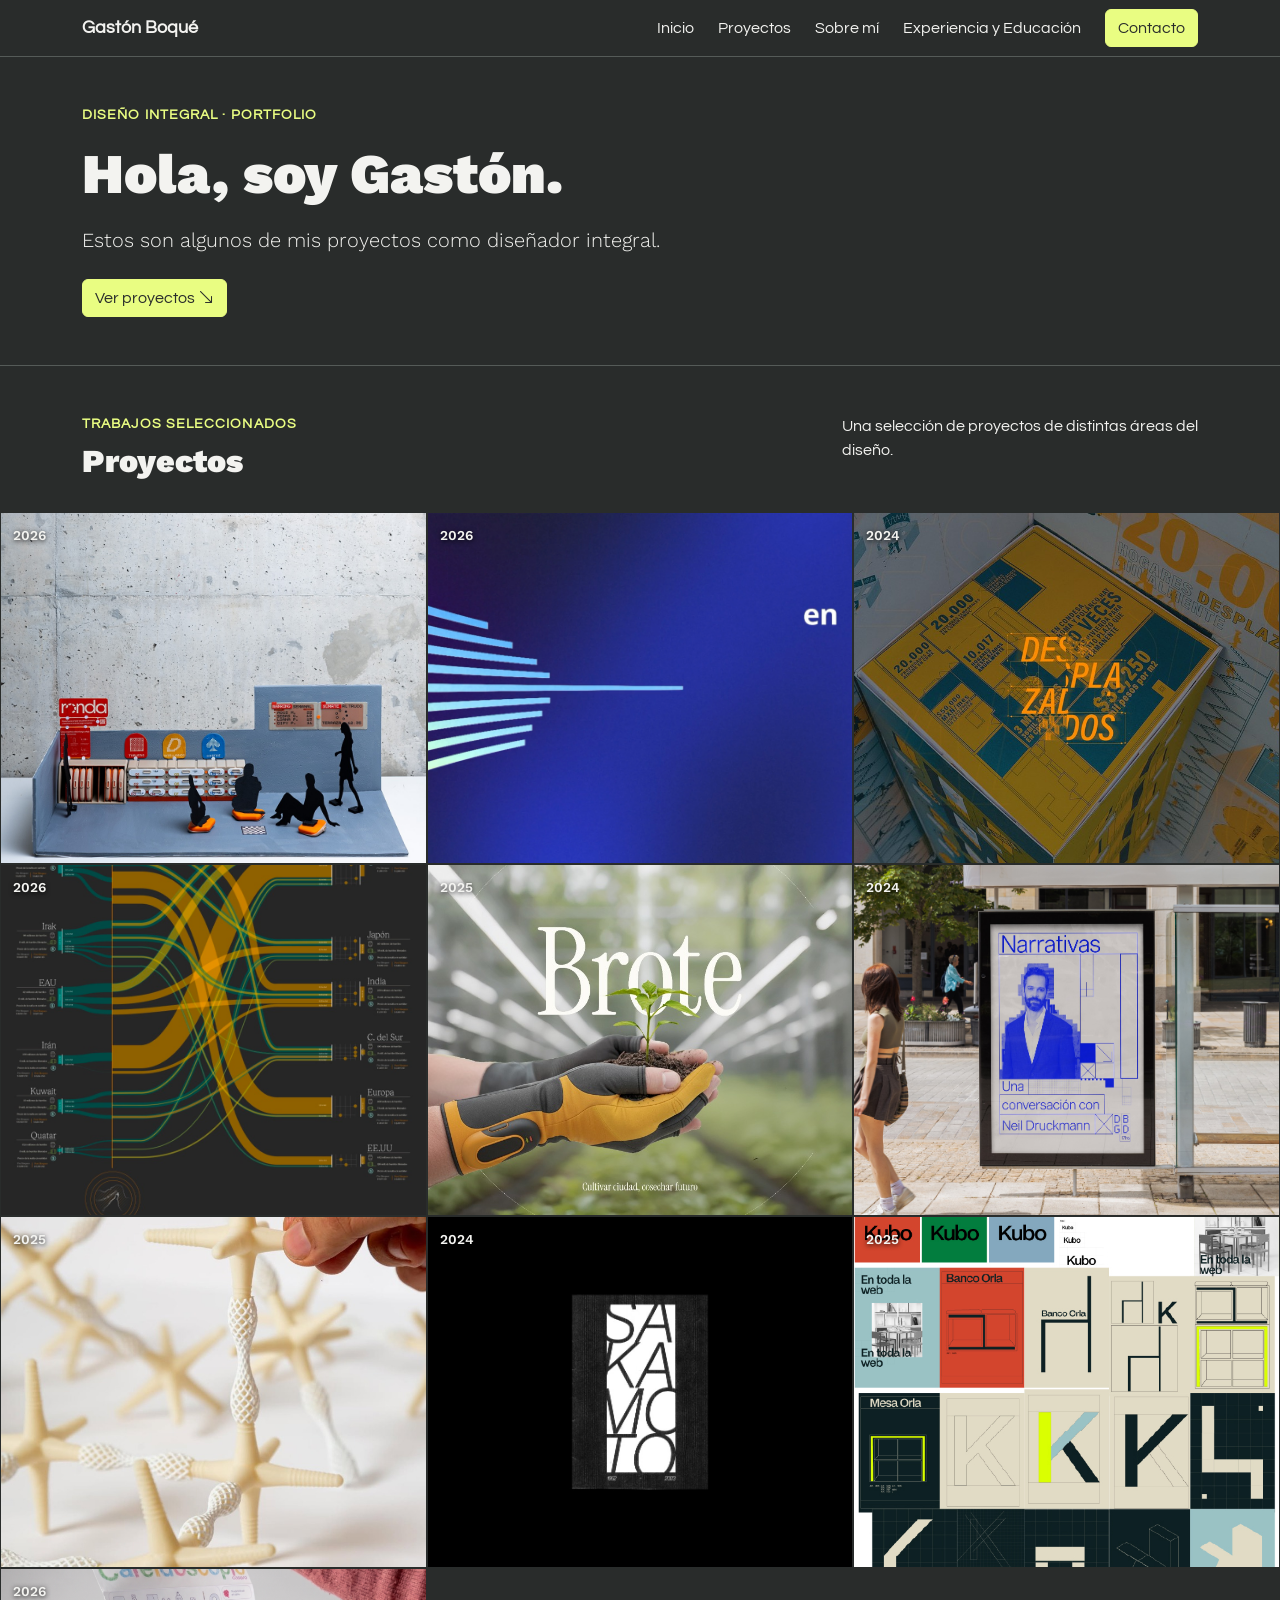
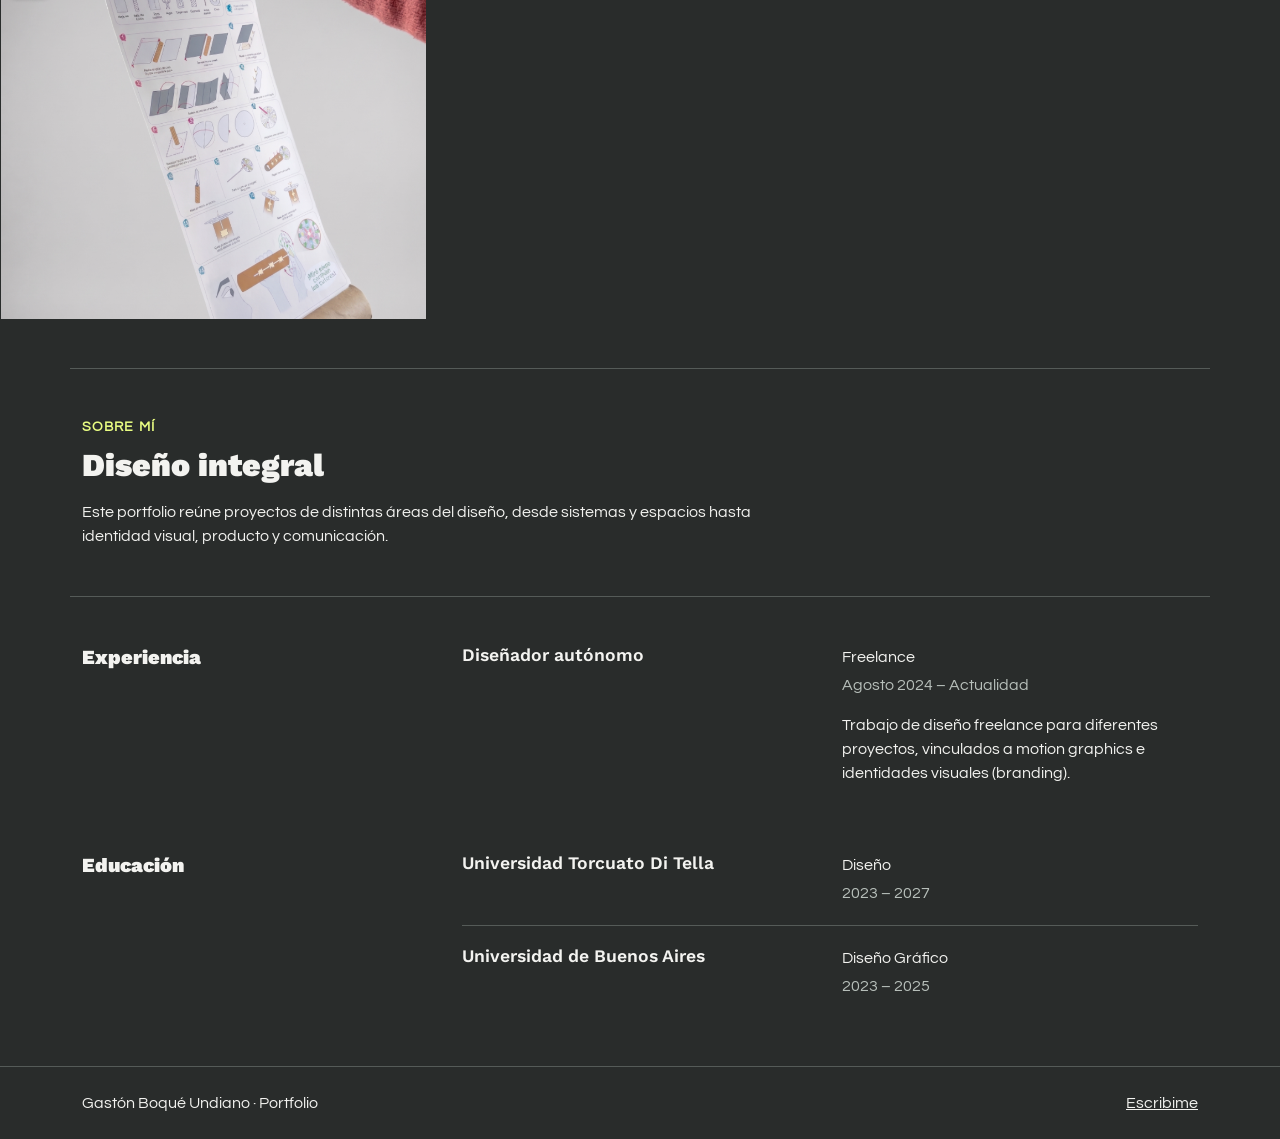
==== index.html @ 8e8e7c5c "Segunda version" ====
<!doctype html>
<html lang="es">
  <head>
    <meta charset="UTF-8" />
    <meta name="viewport" content="width=device-width, initial-scale=1.0" />
    <title>Portfolio de Gastón Boqué Undiano</title>

    <link
      rel="stylesheet"
      href="https://cdn.jsdelivr.net/npm/bootstrap@5.3.8/dist/css/bootstrap.min.css"
    />
    <link
      rel="stylesheet"
      href="https://cdn.jsdelivr.net/npm/bootstrap-icons@1.13.2/font/bootstrap-icons.min.css"
    />
    <link rel="stylesheet" href="css/estilos.css" />
  </head>

  <body>
    <nav class="navbar navbar-expand-lg border-bottom">
      <div class="container">
        <a class="navbar-brand fw-bold" href="#inicio">Gastón Boqué</a>

        <button
          class="navbar-toggler"
          type="button"
          data-bs-toggle="collapse"
          data-bs-target="#menu-principal"
          aria-controls="menu-principal"
          aria-expanded="false"
          aria-label="Abrir menú de navegación"
        >
          <span class="navbar-toggler-icon"></span>
        </button>

        <div class="collapse navbar-collapse" id="menu-principal">
          <ul class="navbar-nav ms-auto align-items-lg-center gap-lg-2">
            <li class="nav-item">
              <a class="nav-link" href="#inicio">Inicio</a>
            </li>
            <li class="nav-item">
              <a class="nav-link" href="#proyectos">Proyectos</a>
            </li>
            <li class="nav-item">
              <a class="nav-link" href="#sobre-mi">Sobre mí</a>
            </li>
            <li class="nav-item">
              <a class="nav-link" href="#experiencia">Experiencia y Educación</a>
            </li>
            <li class="nav-item">
              <button
                class="btn btn-dark ms-lg-2"
                type="button"
                data-bs-toggle="modal"
                data-bs-target="#modal-contacto"
              >
                Contacto
              </button>
            </li>
          </ul>
        </div>
      </div>
    </nav>

    <header id="inicio" class="encabezado-principal border-bottom">
      <div class="container py-5">
        <p class="etiqueta mb-3">Diseño integral · Portfolio</p>
        <h1 class="titulo-principal mb-3">Hola, soy Gastón.</h1>
        <p class="lead bajada mb-4">
          Estos son algunos de mis proyectos como diseñador integral.
        </p>
        <a class="btn btn-dark" href="#proyectos">
          Ver proyectos
          <i class="bi bi-arrow-down-right" aria-hidden="true"></i>
        </a>
      </div>
    </header>

    <main class="py-5">
      <section id="proyectos" class="mb-5" aria-labelledby="titulo-proyectos">
        <div class="container">
          <div class="row mb-4">
            <div class="col-12 col-lg-8">
              <p class="etiqueta mb-2">Trabajos seleccionados</p>
              <h2 id="titulo-proyectos" class="titulo-seccion">Proyectos</h2>
            </div>
            <div class="col-12 col-lg-4">
              <p class="mb-0">
                Una selección de proyectos de distintas áreas del diseño.
              </p>
            </div>
          </div>
        </div>
        <div class="container-fluid px-0">
          <div
            id="contenedor-proyectos"
            class="row row-cols-1 row-cols-md-2 row-cols-lg-3 g-0"
          ></div>
        </div>
      </section>

      <section id="sobre-mi" class="container sobre-mi border-top pt-5">
        <div class="row">
          <div class="col-12 col-lg-8">
            <p class="etiqueta mb-2">Sobre mí</p>
            <h2 class="titulo-seccion mb-3">Diseño integral</h2>
            <p class="mb-0">
              Este portfolio reúne proyectos de distintas áreas del diseño,
              desde sistemas y espacios hasta identidad visual, producto y
              comunicación.
            </p>
          </div>
        </div>
      </section>

      <section
        id="experiencia"
        class="container experiencia-educacion border-top pt-5 mt-5"
        aria-labelledby="titulo-experiencia"
      >
        <div class="fila-cv">
          <h2 id="titulo-experiencia" class="titulo-seccion titulo-cv">
            Experiencia
          </h2>
          <div class="entradas-cv">
            <article class="entrada-cv">
              <h3 class="nombre-cv">Diseñador autónomo</h3>
              <div class="detalle-cv">
                <p class="mb-1">Freelance</p>
                <p class="fechas-cv mb-3">Agosto 2024 – Actualidad</p>
                <p class="mb-0">
                  Trabajo de diseño freelance para diferentes proyectos,
                  vinculados a motion graphics e identidades visuales
                  (branding).
                </p>
              </div>
            </article>
          </div>
        </div>

        <div class="fila-cv">
          <h2 class="titulo-seccion titulo-cv">Educación</h2>
          <div class="entradas-cv">
            <article class="entrada-cv">
              <h3 class="nombre-cv">Universidad Torcuato Di Tella</h3>
              <div class="detalle-cv">
                <p class="mb-1">Diseño</p>
                <p class="fechas-cv mb-0">2023 – 2027</p>
              </div>
            </article>
            <article class="entrada-cv">
              <h3 class="nombre-cv">Universidad de Buenos Aires</h3>
              <div class="detalle-cv">
                <p class="mb-1">Diseño Gráfico</p>
                <p class="fechas-cv mb-0">2023 – 2025</p>
              </div>
            </article>
          </div>
        </div>
      </section>
    </main>

    <footer class="border-top py-4">
      <div class="container d-flex flex-column flex-sm-row justify-content-between gap-2">
        <p class="mb-0">Gastón Boqué Undiano · Portfolio</p>
        <button
          class="boton-contacto-footer"
          type="button"
          data-bs-toggle="modal"
          data-bs-target="#modal-contacto"
        >
          Escribime
        </button>
      </div>
    </footer>

    <div
      class="modal fade"
      id="modal-contacto"
      tabindex="-1"
      aria-labelledby="titulo-modal-contacto"
      aria-hidden="true"
    >
      <div class="modal-dialog modal-dialog-centered">
        <div class="modal-content">
          <div class="modal-header">
            <h2 class="modal-title fs-5" id="titulo-modal-contacto">Contacto</h2>
            <button
              type="button"
              class="btn-close"
              data-bs-dismiss="modal"
              aria-label="Cerrar"
            ></button>
          </div>
          <div class="modal-body">
            <form
              id="formulario-contacto"
              action="https://api.web3forms.com/submit"
              method="POST"
              class="needs-validation"
              novalidate
            >
              <input
                type="hidden"
                name="access_key"
                value="a5aa3f31-55c7-4923-b06c-0503b67e9f59"
              />

              <div class="mb-3">
                <label for="nombre" class="form-label">Nombre</label>
                <input
                  type="text"
                  class="form-control"
                  id="nombre"
                  name="name"
                  required
                />
                <div class="invalid-feedback">Completá tu nombre.</div>
              </div>

              <div class="mb-3">
                <label for="email" class="form-label">Email</label>
                <input
                  type="email"
                  class="form-control"
                  id="email"
                  name="email"
                  required
                />
                <div class="invalid-feedback">Ingresá un email válido.</div>
              </div>

              <div class="mb-3">
                <label for="mensaje" class="form-label">Mensaje</label>
                <textarea
                  class="form-control"
                  id="mensaje"
                  name="message"
                  rows="4"
                  required
                ></textarea>
                <div class="invalid-feedback">Escribí un mensaje.</div>
              </div>

              <button type="submit" class="btn btn-dark">Enviar mensaje</button>
              <div
                id="mensaje-formulario"
                class="d-none mt-3"
                role="status"
                aria-live="polite"
              ></div>
            </form>
          </div>
        </div>
      </div>
    </div>

    <script src="https://cdn.jsdelivr.net/npm/bootstrap@5.3.8/dist/js/bootstrap.bundle.min.js"></script>
    <script src="js/code.js"></script>
  </body>
</html>
---- css/estilos.css ----
@import url('https://fonts.googleapis.com/css2?family=Questrial&family=Work+Sans:wght@300..900&display=swap');

:root {
  --color-fondo: #292c2b;
  --color-texto: #f3f3f0;
  --color-acento: #e9fd82;
  --color-acento-claro: var(--color-acento);
  --color-superficie: #343837;
  --color-borde: #555b58;
  --bs-border-color: var(--color-borde);
}

html {
  font-size: 16px;
}

/* Estos son los colores generales de la página */
body {
  color: var(--color-texto);
  background-color: var(--color-fondo);
  font-family: "Questrial", sans-serif;
}

.navbar {
  background-color: var(--color-fondo);
}

.navbar .nav-link {
  color: var(--color-texto);
}

.navbar .nav-link:hover,
.navbar .nav-link:focus {
  color: var(--color-acento-claro);
}

.navbar-toggler {
  border-color: var(--color-borde);
}

.navbar-toggler-icon {
  filter: invert(1);
}

.navbar-brand {
  color: var(--color-texto);
  font-family: "Questrial", sans-serif;
  font-size: 1.1rem;
}

.encabezado-principal {
  background-color: var(--color-fondo);
}

.titulo-principal,
.titulo-seccion,
.modal-title {
  font-family: "Work Sans", sans-serif;
  font-weight: 900;
}

.titulo-principal {
  font-size: 3.5rem;
}

.bajada {
  font-family: "Work Sans", sans-serif;
  max-width: 42rem;
}

.etiqueta {
  color: var(--color-acento-claro);
  font-size: 0.85rem;
  font-weight: 700;
  letter-spacing: 0.08em;
  text-transform: uppercase;
}

.tarjeta-proyecto {
  height: 22rem;
  overflow: hidden;
  background-color: transparent;
  border-color: transparent !important;
}

#contenedor-proyectos {
  background-color: var(--color-fondo);
}

.enlace-tarjeta {
  position: relative;
  display: block;
  height: 100%;
  overflow: hidden;
  color: var(--color-texto);
  text-decoration: none;
}

.anio-proyecto {
  position: absolute;
  top: 0.75rem;
  left: 0.75rem;
  z-index: 1;
  display: inline-block;
  color: var(--color-texto);
  font-family: "Work Sans", sans-serif;
  font-size: 0.85rem;
  font-weight: 600;
  text-shadow: 0 1px 5px rgba(0, 0, 0, 0.9);
}

.imagen-tarjeta {
  width: 100%;
  height: 100%;
}

.imagen-tarjeta img {
  display: block;
  width: 100%;
  height: 100%;
  object-fit: cover;
}

.imagen-tarjeta .imagen-pendiente {
  width: 100%;
  height: 100%;
  min-height: 0;
  border: 0;
}

.informacion-tarjeta {
  position: absolute;
  top: 0;
  right: 0;
  bottom: 0;
  left: 0;
  display: flex;
  align-items: flex-end;
  background: linear-gradient(
    to top,
    rgba(41, 44, 43, 0.96),
    rgba(41, 44, 43, 0.72) 48%,
    transparent
  );
  opacity: 0;
  transition: opacity 0.25s ease;
}

.texto-tarjeta {
  width: 100%;
  padding: 1rem;
  color: var(--color-texto);
}

.tarjeta-proyecto:hover .informacion-tarjeta,
.enlace-tarjeta:focus .informacion-tarjeta {
  opacity: 1;
}

.enlace-tarjeta:focus {
  outline: 0.2rem solid var(--color-acento);
  outline-offset: -0.2rem;
}

.imagen-proyecto {
  display: block;
  width: 100%;
  height: auto;
  border-radius: 0.375rem;
}

.proyecto-imagen {
  background-color: var(--color-superficie);
}

.imagen-proyecto-destacada {
  display: block;
  width: 100%;
  height: auto;
}

.proyecto-principal .imagen-pendiente {
  height: 100%;
  min-height: 32rem;
  border: 0;
}

.proyecto-detalles {
  background-color: var(--color-superficie);
}

.proyecto-detalles .titulo-principal {
  font-size: 2.5rem;
}

.contenido-tarjeta {
  width: 100%;
}

.numero-proyecto {
  color: var(--color-acento-claro);
  font-size: 0.9rem;
  font-weight: 700;
}

.enlace-proyecto {
  color: var(--color-acento-claro);
  font-size: 0.85rem;
  font-weight: 700;
  text-decoration: none;
  text-transform: uppercase;
  transition: color 0.25s ease;
}

.enlace-proyecto:hover {
  color: var(--color-texto);
}

.imagen-pendiente {
  display: flex;
  min-height: 14rem;
  align-items: center;
  justify-content: center;
  color: var(--color-texto);
  background-color: var(--color-superficie);
  border: 1px dashed var(--color-borde);
}

.btn-dark {
  color: var(--color-fondo);
  background-color: var(--color-acento);
  border-color: var(--color-acento);
}

.btn-dark:hover {
  color: var(--color-texto);
  background-color: var(--color-superficie);
  border-color: var(--color-acento);
}

.boton-contacto-footer {
  padding: 0;
  color: var(--color-texto);
  background: none;
  border: 0;
  text-align: left;
  text-decoration: underline;
  transition: color 0.25s ease;
}

.boton-contacto-footer:hover {
  color: var(--color-acento-claro);
}

.modal-content {
  color: var(--color-texto);
  background-color: var(--color-superficie);
}

.btn-close {
  filter: invert(1);
}

.form-control {
  color: var(--color-texto);
  background-color: var(--color-fondo);
  border-color: var(--color-borde);
}

.form-control:focus {
  color: var(--color-texto);
  background-color: var(--color-fondo);
  border-color: var(--color-acento-claro);
}

.experiencia-educacion {
  display: flex;
  flex-direction: column;
  gap: 3rem;
}

.fila-cv {
  display: grid;
  grid-template-columns: repeat(3, minmax(0, 1fr));
  gap: 1.5rem;
}

.titulo-cv {
  font-size: 1.25rem;
}

.entradas-cv {
  grid-column: span 2;
}

.entrada-cv {
  display: grid;
  grid-template-columns: repeat(2, minmax(0, 1fr));
  gap: 1.5rem;
  padding: 1.25rem 0;
  border-top: 1px solid var(--color-borde);
}

.entrada-cv:first-child {
  padding-top: 0;
  border-top: 0;
}

.nombre-cv {
  margin: 0;
  font-family: "Work Sans", sans-serif;
  font-size: 1.1rem;
  font-weight: 600;
}

.fechas-cv {
  color: #b7bfba;
}

@media (max-width: 991.98px) {
  .proyecto-detalles .titulo-principal {
    font-size: 2rem;
  }

  .proyecto-principal .imagen-pendiente {
    min-height: 20rem;
  }

  .fila-cv {
    grid-template-columns: 1fr 2fr;
  }
}

@media (max-width: 767.98px) {
  .fila-cv {
    grid-template-columns: 1fr;
    gap: 0.75rem;
  }

  .entradas-cv {
    grid-column: auto;
  }

  .entrada-cv {
    grid-template-columns: 1fr;
    gap: 0.5rem;
  }
}
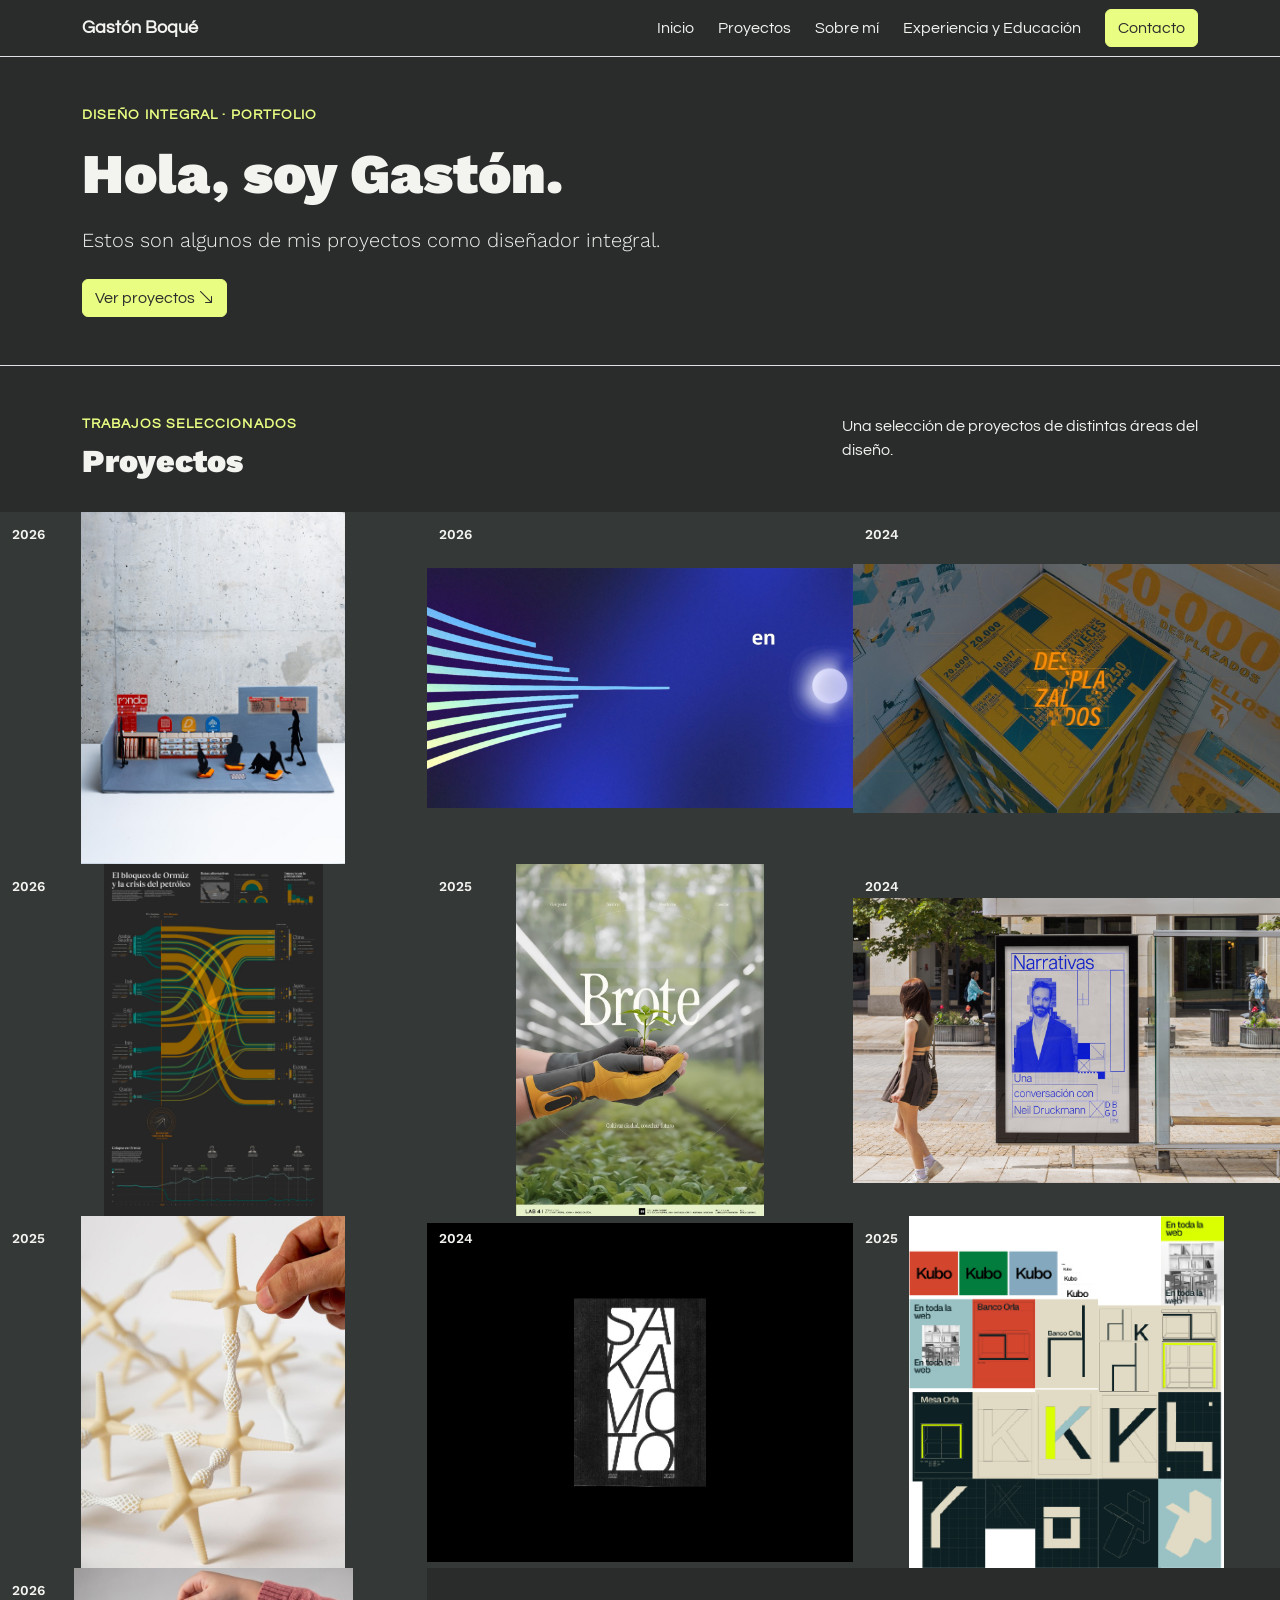
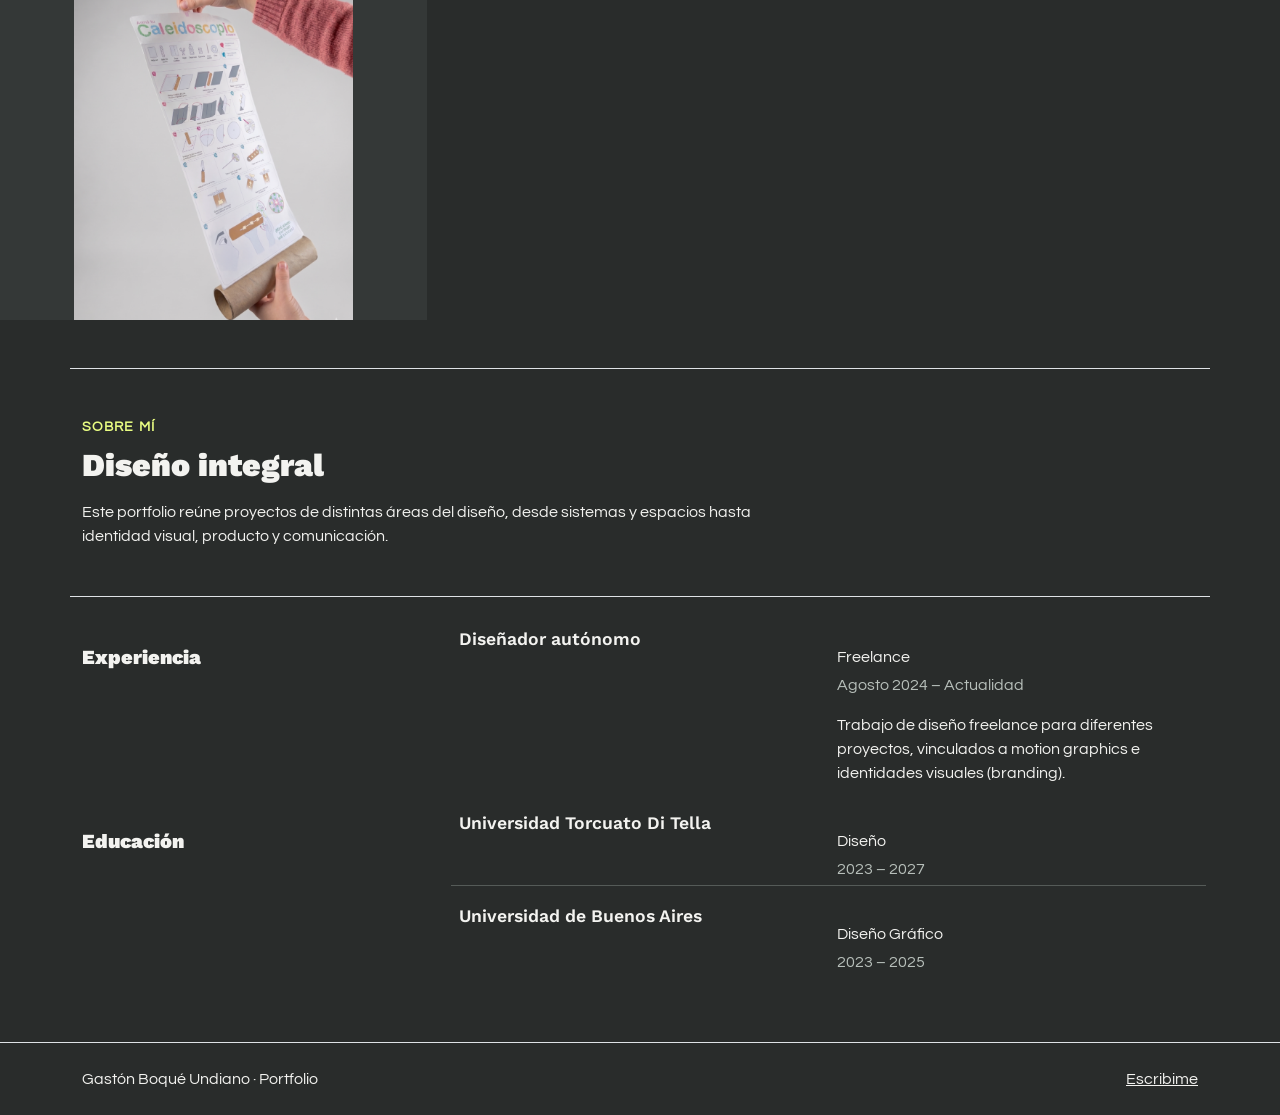
==== commit 34df601d: "tercera version" ====
--- a/index.html
+++ b/index.html
@@ -17,7 +17,7 @@
   </head>
 
   <body>
-    <nav class="navbar navbar-expand-lg border-bottom">
+    <nav class="navbar navbar-expand-lg navbar-dark border-bottom">
       <div class="container">
         <a class="navbar-brand fw-bold" href="#inicio">Gastón Boqué</a>
 
@@ -115,17 +115,17 @@
 
       <section
         id="experiencia"
-        class="container experiencia-educacion border-top pt-5 mt-5"
+        class="container experiencia-educacion border-top pt-5 mt-5 d-flex flex-column gap-4"
         aria-labelledby="titulo-experiencia"
       >
-        <div class="fila-cv">
-          <h2 id="titulo-experiencia" class="titulo-seccion titulo-cv">
+        <div class="fila-cv row g-3">
+          <h2 id="titulo-experiencia" class="titulo-seccion titulo-cv col-12 col-md-4">
             Experiencia
           </h2>
-          <div class="entradas-cv">
-            <article class="entrada-cv">
-              <h3 class="nombre-cv">Diseñador autónomo</h3>
-              <div class="detalle-cv">
+          <div class="entradas-cv col-12 col-md-8">
+            <article class="entrada-cv row g-3">
+              <h3 class="nombre-cv col-12 col-md-6">Diseñador autónomo</h3>
+              <div class="detalle-cv col-12 col-md-6">
                 <p class="mb-1">Freelance</p>
                 <p class="fechas-cv mb-3">Agosto 2024 – Actualidad</p>
                 <p class="mb-0">
@@ -138,19 +138,19 @@
           </div>
         </div>
 
-        <div class="fila-cv">
-          <h2 class="titulo-seccion titulo-cv">Educación</h2>
-          <div class="entradas-cv">
-            <article class="entrada-cv">
-              <h3 class="nombre-cv">Universidad Torcuato Di Tella</h3>
-              <div class="detalle-cv">
+        <div class="fila-cv row g-3">
+          <h2 class="titulo-seccion titulo-cv col-12 col-md-4">Educación</h2>
+          <div class="entradas-cv col-12 col-md-8">
+            <article class="entrada-cv row g-3">
+              <h3 class="nombre-cv col-12 col-md-6">Universidad Torcuato Di Tella</h3>
+              <div class="detalle-cv col-12 col-md-6">
                 <p class="mb-1">Diseño</p>
                 <p class="fechas-cv mb-0">2023 – 2027</p>
               </div>
             </article>
-            <article class="entrada-cv">
-              <h3 class="nombre-cv">Universidad de Buenos Aires</h3>
-              <div class="detalle-cv">
+            <article class="entrada-cv row g-3">
+              <h3 class="nombre-cv col-12 col-md-6">Universidad de Buenos Aires</h3>
+              <div class="detalle-cv col-12 col-md-6">
                 <p class="mb-1">Diseño Gráfico</p>
                 <p class="fechas-cv mb-0">2023 – 2025</p>
               </div>
@@ -187,10 +187,11 @@
             <h2 class="modal-title fs-5" id="titulo-modal-contacto">Contacto</h2>
             <button
               type="button"
-              class="btn-close"
+              class="btn btn-dark"
               data-bs-dismiss="modal"
-              aria-label="Cerrar"
-            ></button>
+            >
+              Cerrar
+            </button>
           </div>
           <div class="modal-body">
             <form
--- a/css/estilos.css
+++ b/css/estilos.css
@@ -7,7 +7,6 @@
   --color-acento-claro: var(--color-acento);
   --color-superficie: #343837;
   --color-borde: #555b58;
-  --bs-border-color: var(--color-borde);
 }
 
 html {
@@ -36,10 +35,6 @@
 
 .navbar-toggler {
   border-color: var(--color-borde);
-}
-
-.navbar-toggler-icon {
-  filter: invert(1);
 }
 
 .navbar-brand {
@@ -78,9 +73,7 @@
 
 .tarjeta-proyecto {
   height: 22rem;
-  overflow: hidden;
-  background-color: transparent;
-  border-color: transparent !important;
+  background-color: var(--color-superficie);
 }
 
 #contenedor-proyectos {
@@ -91,7 +84,6 @@
   position: relative;
   display: block;
   height: 100%;
-  overflow: hidden;
   color: var(--color-texto);
   text-decoration: none;
 }
@@ -100,25 +92,28 @@
   position: absolute;
   top: 0.75rem;
   left: 0.75rem;
-  z-index: 1;
   display: inline-block;
   color: var(--color-texto);
   font-family: "Work Sans", sans-serif;
   font-size: 0.85rem;
   font-weight: 600;
-  text-shadow: 0 1px 5px rgba(0, 0, 0, 0.9);
 }
 
 .imagen-tarjeta {
+  display: flex;
+  align-items: center;
+  justify-content: center;
   width: 100%;
   height: 100%;
 }
 
 .imagen-tarjeta img {
   display: block;
-  width: 100%;
-  height: 100%;
-  object-fit: cover;
+  max-width: 100%;
+  max-height: 100%;
+  width: auto;
+  height: auto;
+}ject-fit: cover;
 }
 
 .imagen-tarjeta .imagen-pendiente {
@@ -159,7 +154,6 @@
 
 .enlace-tarjeta:focus {
   outline: 0.2rem solid var(--color-acento);
-  outline-offset: -0.2rem;
 }
 
 .imagen-proyecto {
@@ -257,10 +251,6 @@
   background-color: var(--color-superficie);
 }
 
-.btn-close {
-  filter: invert(1);
-}
-
 .form-control {
   color: var(--color-texto);
   background-color: var(--color-fondo);
@@ -271,32 +261,13 @@
   color: var(--color-texto);
   background-color: var(--color-fondo);
   border-color: var(--color-acento-claro);
-}
-
-.experiencia-educacion {
-  display: flex;
-  flex-direction: column;
-  gap: 3rem;
-}
-
-.fila-cv {
-  display: grid;
-  grid-template-columns: repeat(3, minmax(0, 1fr));
-  gap: 1.5rem;
 }
 
 .titulo-cv {
   font-size: 1.25rem;
 }
 
-.entradas-cv {
-  grid-column: span 2;
-}
-
 .entrada-cv {
-  display: grid;
-  grid-template-columns: repeat(2, minmax(0, 1fr));
-  gap: 1.5rem;
   padding: 1.25rem 0;
   border-top: 1px solid var(--color-borde);
 }
@@ -326,23 +297,4 @@
     min-height: 20rem;
   }
 
-  .fila-cv {
-    grid-template-columns: 1fr 2fr;
-  }
-}
-
-@media (max-width: 767.98px) {
-  .fila-cv {
-    grid-template-columns: 1fr;
-    gap: 0.75rem;
-  }
-
-  .entradas-cv {
-    grid-column: auto;
-  }
-
-  .entrada-cv {
-    grid-template-columns: 1fr;
-    gap: 0.5rem;
-  }
-}
+}
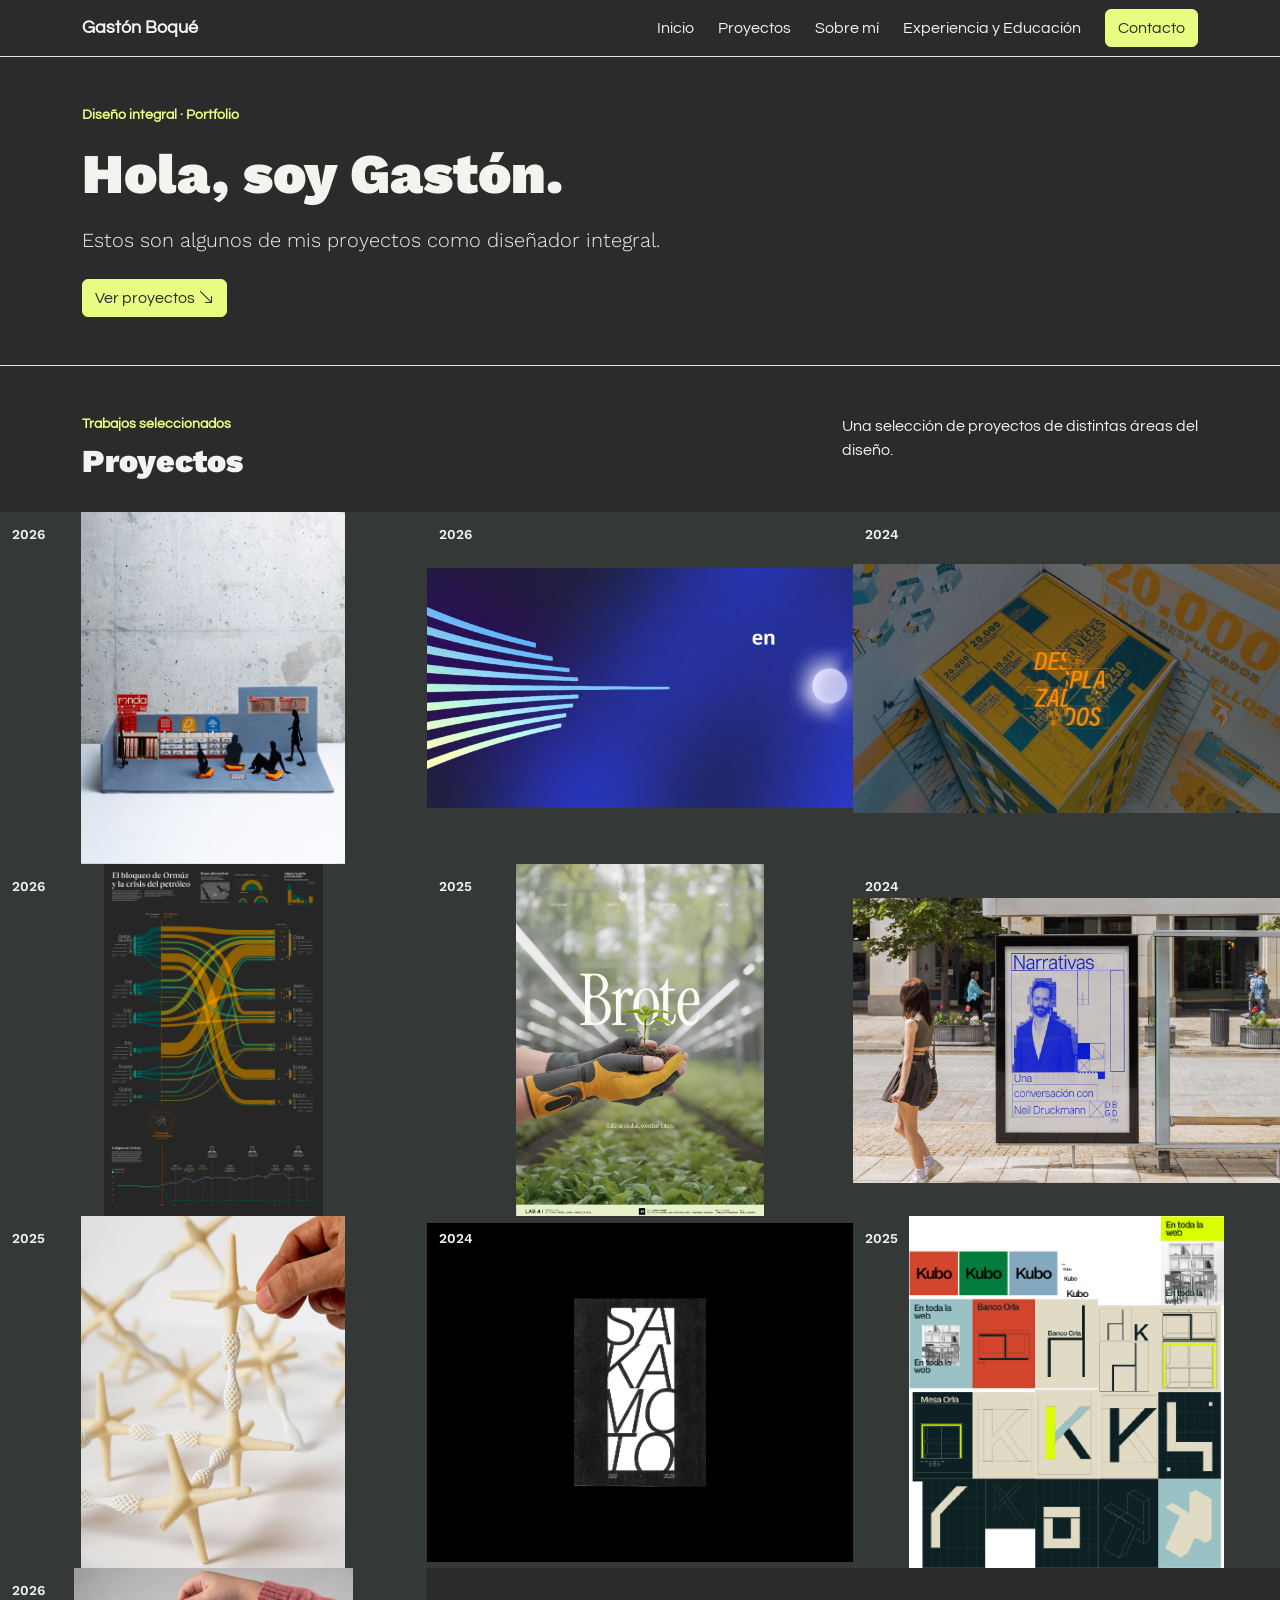
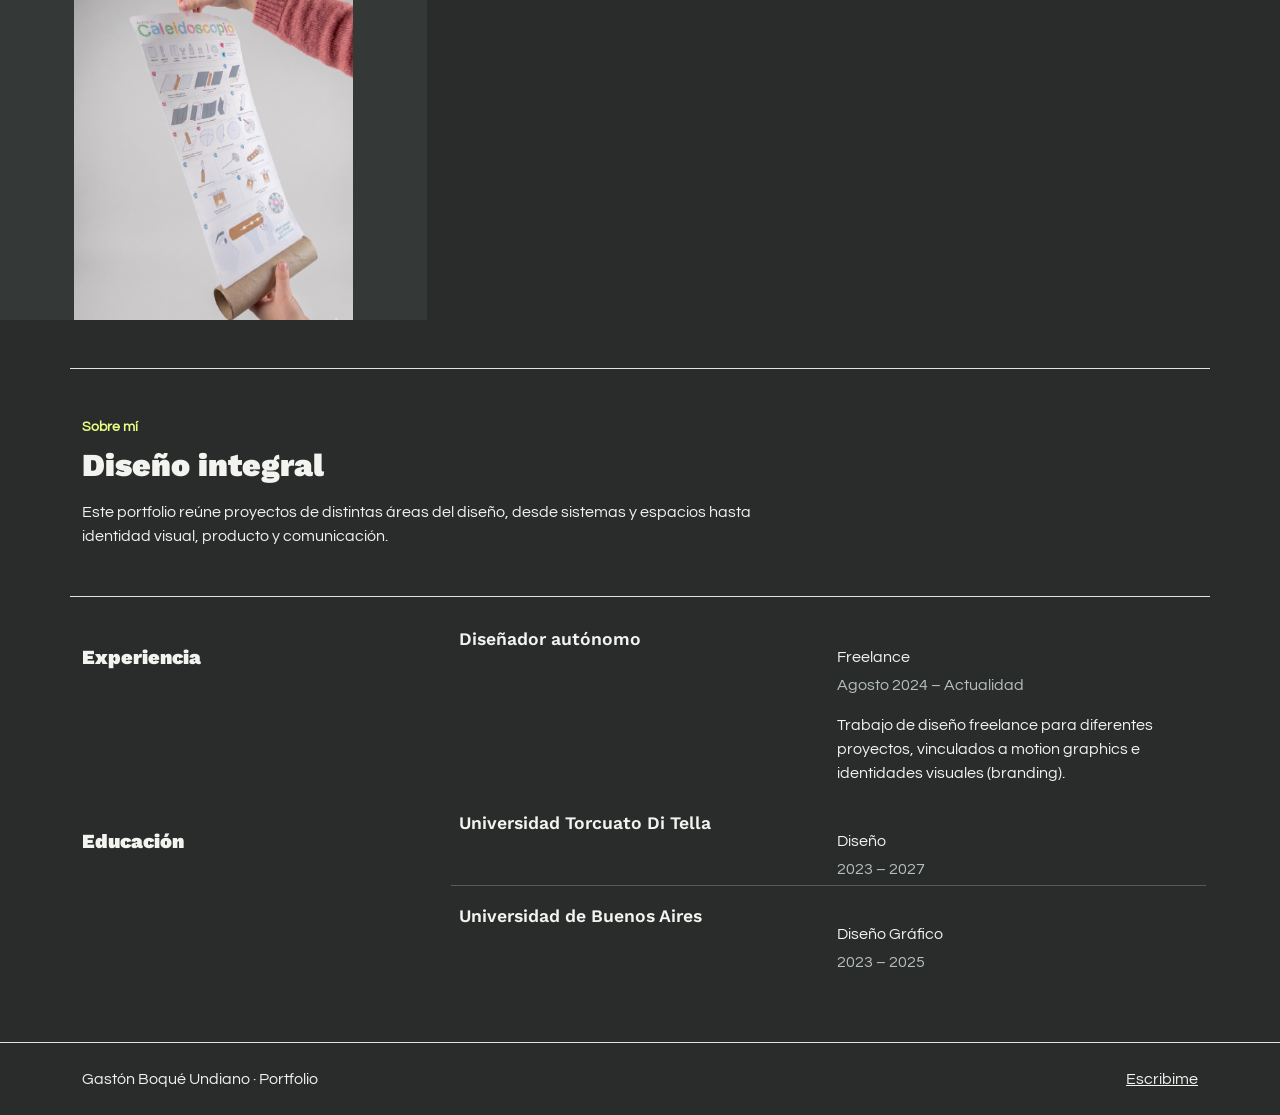
==== commit e315ed10: "quinta version" ====
--- a/index.html
+++ b/index.html
@@ -244,13 +244,13 @@
               </div>
 
               <button type="submit" class="btn btn-dark">Enviar mensaje</button>
-              <div
-                id="mensaje-formulario"
-                class="d-none mt-3"
-                role="status"
-                aria-live="polite"
-              ></div>
             </form>
+            <div
+              id="mensaje-formulario"
+              class="alert d-none mt-3"
+              role="status"
+              aria-live="polite"
+            ></div>
           </div>
         </div>
       </div>
--- a/css/estilos.css
+++ b/css/estilos.css
@@ -67,8 +67,6 @@
   color: var(--color-acento-claro);
   font-size: 0.85rem;
   font-weight: 700;
-  letter-spacing: 0.08em;
-  text-transform: uppercase;
 }
 
 .tarjeta-proyecto {
@@ -113,7 +111,6 @@
   max-height: 100%;
   width: auto;
   height: auto;
-}ject-fit: cover;
 }
 
 .imagen-tarjeta .imagen-pendiente {
@@ -131,7 +128,7 @@
   left: 0;
   display: flex;
   align-items: flex-end;
-  background: linear-gradient(
+  background-image: linear-gradient(
     to top,
     rgba(41, 44, 43, 0.96),
     rgba(41, 44, 43, 0.72) 48%,
@@ -152,10 +149,6 @@
   opacity: 1;
 }
 
-.enlace-tarjeta:focus {
-  outline: 0.2rem solid var(--color-acento);
-}
-
 .imagen-proyecto {
   display: block;
   width: 100%;
@@ -202,7 +195,6 @@
   font-size: 0.85rem;
   font-weight: 700;
   text-decoration: none;
-  text-transform: uppercase;
   transition: color 0.25s ease;
 }
 
@@ -296,5 +288,4 @@
   .proyecto-principal .imagen-pendiente {
     min-height: 20rem;
   }
-
-}
+}
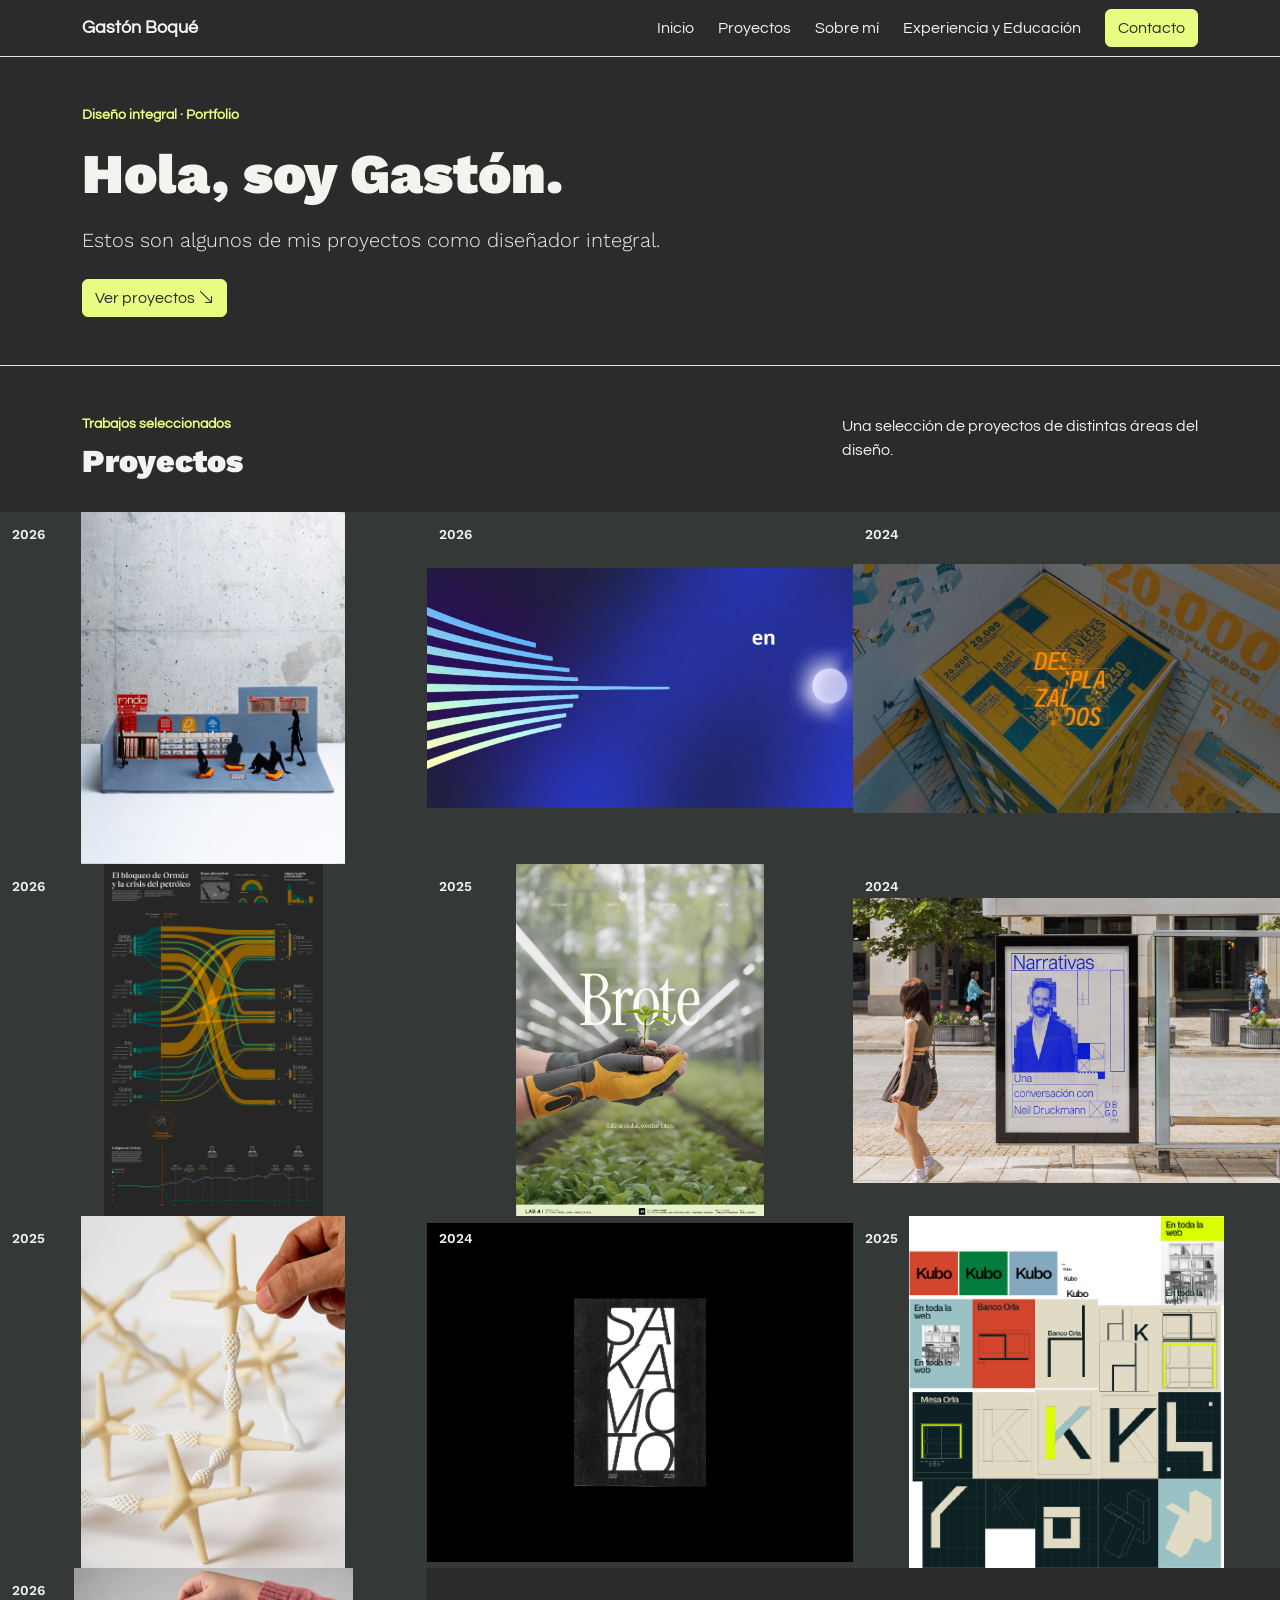
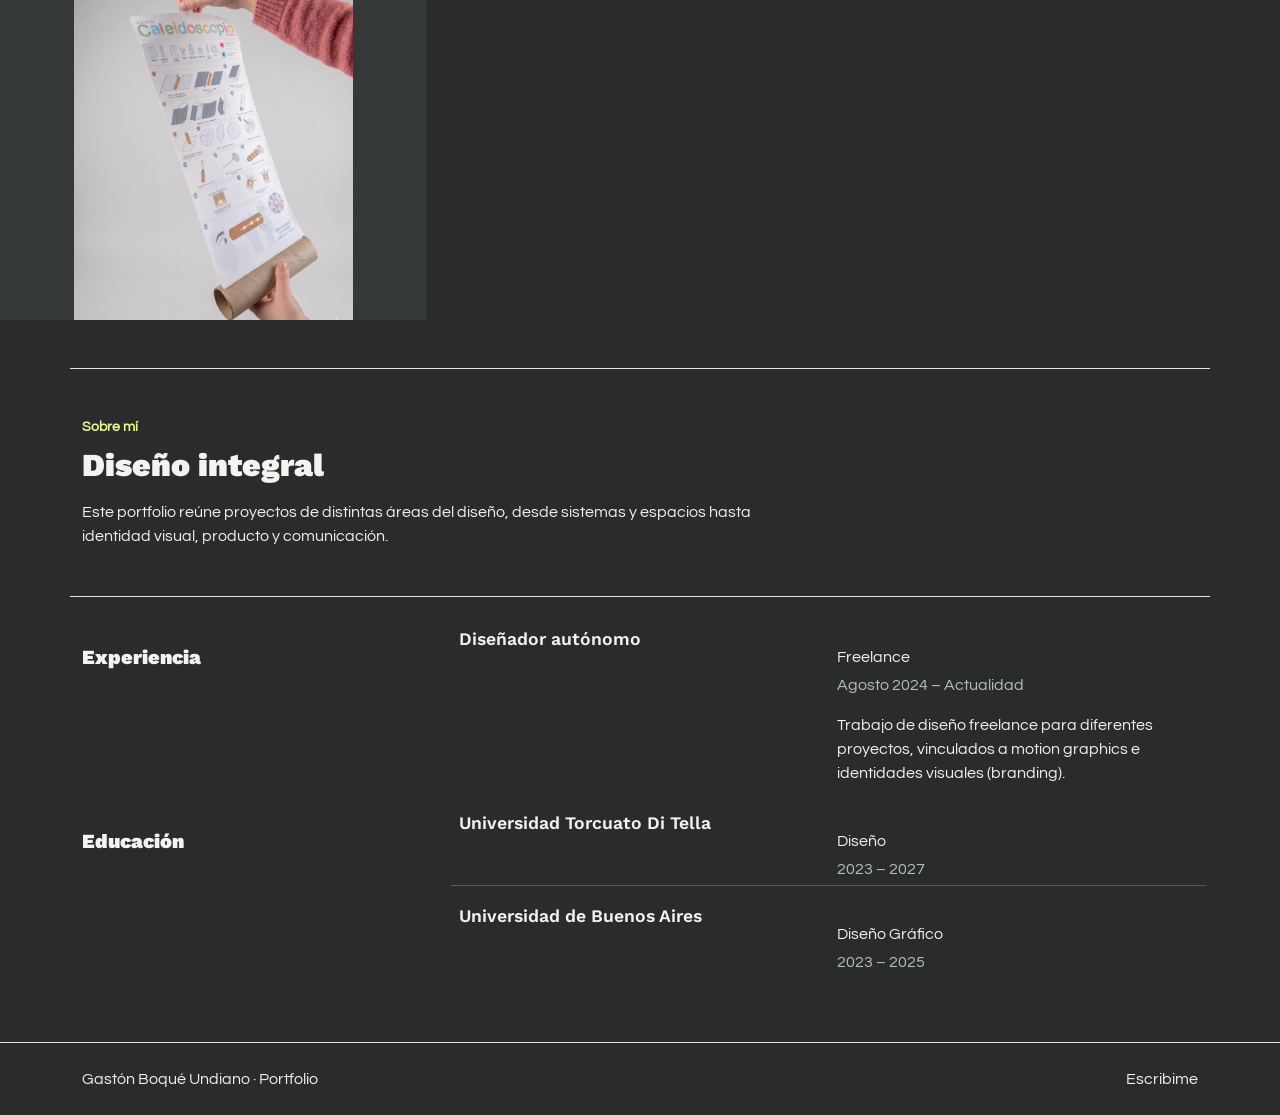
==== commit e49c8dff: "sexta version" ====
--- a/index.html
+++ b/index.html
@@ -5,22 +5,28 @@
     <meta name="viewport" content="width=device-width, initial-scale=1.0" />
     <title>Portfolio de Gastón Boqué Undiano</title>
 
+    <!-- Aca conecto los estilos de bootstrap -->
     <link
       rel="stylesheet"
       href="https://cdn.jsdelivr.net/npm/bootstrap@5.3.8/dist/css/bootstrap.min.css"
     />
+    
+    <!-- Aca conecto los iconos de bootstrap -->
     <link
       rel="stylesheet"
       href="https://cdn.jsdelivr.net/npm/bootstrap-icons@1.13.2/font/bootstrap-icons.min.css"
     />
+    <!-- Aca conecto el css-->
     <link rel="stylesheet" href="css/estilos.css" />
   </head>
 
   <body>
+    <!-- Aca armo la Navbar que se colapsa cuando se achica la pantalla en menu hamburguesa-->
     <nav class="navbar navbar-expand-lg navbar-dark border-bottom">
       <div class="container">
         <a class="navbar-brand fw-bold" href="#inicio">Gastón Boqué</a>
 
+        <!-- Aca pongo el boton hamburguesa para cuando se achica la pantalla -->
         <button
           class="navbar-toggler"
           type="button"
@@ -33,6 +39,7 @@
           <span class="navbar-toggler-icon"></span>
         </button>
 
+        <!-- Aca pongo los enlaces internos de navegacion y el boton que abre el modal -->
         <div class="collapse navbar-collapse" id="menu-principal">
           <ul class="navbar-nav ms-auto align-items-lg-center gap-lg-2">
             <li class="nav-item">
@@ -62,6 +69,7 @@
       </div>
     </nav>
 
+    <!-- Aca armo el encabezado introductorio con encabezado, parrafo, y boton ancla que lleva a la seccion de proyectos -->
     <header id="inicio" class="encabezado-principal border-bottom">
       <div class="container py-5">
         <p class="etiqueta mb-3">Diseño integral · Portfolio</p>
@@ -76,7 +84,10 @@
       </div>
     </header>
 
+    <!-- Aca empieza el contenido principal de la pagina con tres secciones -->
     <main class="py-5">
+
+      <!-- Aca pongo la Seccion 1 de proyectos -->
       <section id="proyectos" class="mb-5" aria-labelledby="titulo-proyectos">
         <div class="container">
           <div class="row mb-4">
@@ -91,6 +102,7 @@
             </div>
           </div>
         </div>
+        <!-- Aca dejo el contenedor vacio con grilla responsiva donde JavaScript carga las tarjetas desde el json -->
         <div class="container-fluid px-0">
           <div
             id="contenedor-proyectos"
@@ -99,6 +111,7 @@
         </div>
       </section>
 
+      <!-- Aca pongo Seccion 2 Sobre mi -->
       <section id="sobre-mi" class="container sobre-mi border-top pt-5">
         <div class="row">
           <div class="col-12 col-lg-8">
@@ -113,11 +126,13 @@
         </div>
       </section>
 
+      <!-- Aca pongo Seccion 3 de Experiencia y educacion con cols y rows, que tienen flex-->
       <section
         id="experiencia"
         class="container experiencia-educacion border-top pt-5 mt-5 d-flex flex-column gap-4"
         aria-labelledby="titulo-experiencia"
       >
+        <!-- Aca armo el bloque de experiencia laboral -->
         <div class="fila-cv row g-3">
           <h2 id="titulo-experiencia" class="titulo-seccion titulo-cv col-12 col-md-4">
             Experiencia
@@ -138,6 +153,7 @@
           </div>
         </div>
 
+        <!-- Aca armo el bloque de educacion-->
         <div class="fila-cv row g-3">
           <h2 class="titulo-seccion titulo-cv col-12 col-md-4">Educación</h2>
           <div class="entradas-cv col-12 col-md-8">
@@ -160,6 +176,7 @@
       </section>
     </main>
 
+    <!-- Aca pongo el footer con mi nombre , portfolio y el modal de contacto de vuelta.-->
     <footer class="border-top py-4">
       <div class="container d-flex flex-column flex-sm-row justify-content-between gap-2">
         <p class="mb-0">Gastón Boqué Undiano · Portfolio</p>
@@ -174,6 +191,7 @@
       </div>
     </footer>
 
+    <!-- Aca armo el modal de contacto personalizado, que esta conectado a Web3Forms, a través de la key-->
     <div
       class="modal fade"
       id="modal-contacto"
@@ -206,7 +224,7 @@
                 name="access_key"
                 value="a5aa3f31-55c7-4923-b06c-0503b67e9f59"
               />
-
+              <!-- Acá armo la casilla para poner el nombre -->
               <div class="mb-3">
                 <label for="nombre" class="form-label">Nombre</label>
                 <input
@@ -216,9 +234,10 @@
                   name="name"
                   required
                 />
+                <!-- Acá va el mensaje de validación del nombre si no esta completado -->
                 <div class="invalid-feedback">Completá tu nombre.</div>
               </div>
-
+              <!-- Acá armo la casilla para poner el mail -->
               <div class="mb-3">
                 <label for="email" class="form-label">Email</label>
                 <input
@@ -228,9 +247,12 @@
                   name="email"
                   required
                 />
+
+                <!-- Acá va el mensaje de validación si el mail no es válido -->
                 <div class="invalid-feedback">Ingresá un email válido.</div>
               </div>
 
+              <!-- Acá armo la casilla para poner el mensaje -->
               <div class="mb-3">
                 <label for="mensaje" class="form-label">Mensaje</label>
                 <textarea
@@ -240,11 +262,15 @@
                   rows="4"
                   required
                 ></textarea>
+                <!-- Acá va el mensaje de validación si la casilla de mensaje está vacia-->
                 <div class="invalid-feedback">Escribí un mensaje.</div>
               </div>
 
+              <!-- Acá armo el botón para enviar el mensaje -->
               <button type="submit" class="btn btn-dark">Enviar mensaje</button>
             </form>
+
+            <!-- Acá pongo el mensaje de respuesta del formulario estádar de Bootstrap -->
             <div
               id="mensaje-formulario"
               class="alert d-none mt-3"
@@ -256,7 +282,10 @@
       </div>
     </div>
 
+    <!-- Aca conecto con Bootstrap para javascript y elementos interactivos-->
     <script src="https://cdn.jsdelivr.net/npm/bootstrap@5.3.8/dist/js/bootstrap.bundle.min.js"></script>
+
+    <!-- Aca conecto con el archivo de javascript-->
     <script src="js/code.js"></script>
   </body>
-</html>
+</html>
--- a/css/estilos.css
+++ b/css/estilos.css
@@ -1,5 +1,7 @@
+/* Aca importo o enlazo las dos tipografías de google fonts */
 @import url('https://fonts.googleapis.com/css2?family=Questrial&family=Work+Sans:wght@300..900&display=swap');
 
+/* Aca guardo mis variables de colores principales para usar en toda la pagina */
 :root {
   --color-fondo: #292c2b;
   --color-texto: #f3f3f0;
@@ -9,6 +11,7 @@
   --color-borde: #555b58;
 }
 
+/* Aca defino el tamaño base de letra para que funcionen los rem */
 html {
   font-size: 16px;
 }
@@ -20,6 +23,7 @@
   font-family: "Questrial", sans-serif;
 }
 
+/* Aca personalizo los colores y enlaces de la barra de navegacion de Bootstrap */
 .navbar {
   background-color: var(--color-fondo);
 }
@@ -28,8 +32,7 @@
   color: var(--color-texto);
 }
 
-.navbar .nav-link:hover,
-.navbar .nav-link:focus {
+.navbar .nav-link:hover {
   color: var(--color-acento-claro);
 }
 
@@ -43,6 +46,7 @@
   font-size: 1.1rem;
 }
 
+/* Aca defino el fondo y los textos del encabezado principal */
 .encabezado-principal {
   background-color: var(--color-fondo);
 }
@@ -60,7 +64,6 @@
 
 .bajada {
   font-family: "Work Sans", sans-serif;
-  max-width: 42rem;
 }
 
 .etiqueta {
@@ -69,6 +72,7 @@
   font-weight: 700;
 }
 
+/* Aca armo el diseño y el tamaño de las tarjetas de mis proyectos */
 .tarjeta-proyecto {
   height: 22rem;
   background-color: var(--color-superficie);
@@ -97,6 +101,7 @@
   font-weight: 600;
 }
 
+/* Aca centro la imagen adentro de la tarjeta sin que se deforme */
 .imagen-tarjeta {
   display: flex;
   align-items: center;
@@ -113,13 +118,7 @@
   height: auto;
 }
 
-.imagen-tarjeta .imagen-pendiente {
-  width: 100%;
-  height: 100%;
-  min-height: 0;
-  border: 0;
-}
-
+/* Aca configuro la informacion oculta que aparece con transicion al pasar el mouse */
 .informacion-tarjeta {
   position: absolute;
   top: 0;
@@ -144,16 +143,15 @@
   color: var(--color-texto);
 }
 
-.tarjeta-proyecto:hover .informacion-tarjeta,
-.enlace-tarjeta:focus .informacion-tarjeta {
+.tarjeta-proyecto:hover .informacion-tarjeta {
   opacity: 1;
 }
 
+/* Estos son los estilos para las paginas internas de cada proyecto */
 .imagen-proyecto {
   display: block;
   width: 100%;
   height: auto;
-  border-radius: 0.375rem;
 }
 
 .proyecto-imagen {
@@ -164,12 +162,6 @@
   display: block;
   width: 100%;
   height: auto;
-}
-
-.proyecto-principal .imagen-pendiente {
-  height: 100%;
-  min-height: 32rem;
-  border: 0;
 }
 
 .proyecto-detalles {
@@ -178,10 +170,6 @@
 
 .proyecto-detalles .titulo-principal {
   font-size: 2.5rem;
-}
-
-.contenido-tarjeta {
-  width: 100%;
 }
 
 .numero-proyecto {
@@ -202,16 +190,7 @@
   color: var(--color-texto);
 }
 
-.imagen-pendiente {
-  display: flex;
-  min-height: 14rem;
-  align-items: center;
-  justify-content: center;
-  color: var(--color-texto);
-  background-color: var(--color-superficie);
-  border: 1px dashed var(--color-borde);
-}
-
+/* Aca sobrescribo los botones de Bootstrap para que tengan mi color de acento */
 .btn-dark {
   color: var(--color-fondo);
   background-color: var(--color-acento);
@@ -227,10 +206,8 @@
 .boton-contacto-footer {
   padding: 0;
   color: var(--color-texto);
-  background: none;
+  background-color: transparent;
   border: 0;
-  text-align: left;
-  text-decoration: underline;
   transition: color 0.25s ease;
 }
 
@@ -238,6 +215,7 @@
   color: var(--color-acento-claro);
 }
 
+/* Aca adapto los colores de la ventana modal y los campos del formulario */
 .modal-content {
   color: var(--color-texto);
   background-color: var(--color-superficie);
@@ -249,12 +227,7 @@
   border-color: var(--color-borde);
 }
 
-.form-control:focus {
-  color: var(--color-texto);
-  background-color: var(--color-fondo);
-  border-color: var(--color-acento-claro);
-}
-
+/* Estos son los estilos de la seccion de educacion y experiencia */
 .titulo-cv {
   font-size: 1.25rem;
 }
@@ -278,14 +251,4 @@
 
 .fechas-cv {
   color: #b7bfba;
-}
-
-@media (max-width: 991.98px) {
-  .proyecto-detalles .titulo-principal {
-    font-size: 2rem;
-  }
-
-  .proyecto-principal .imagen-pendiente {
-    min-height: 20rem;
-  }
 }
